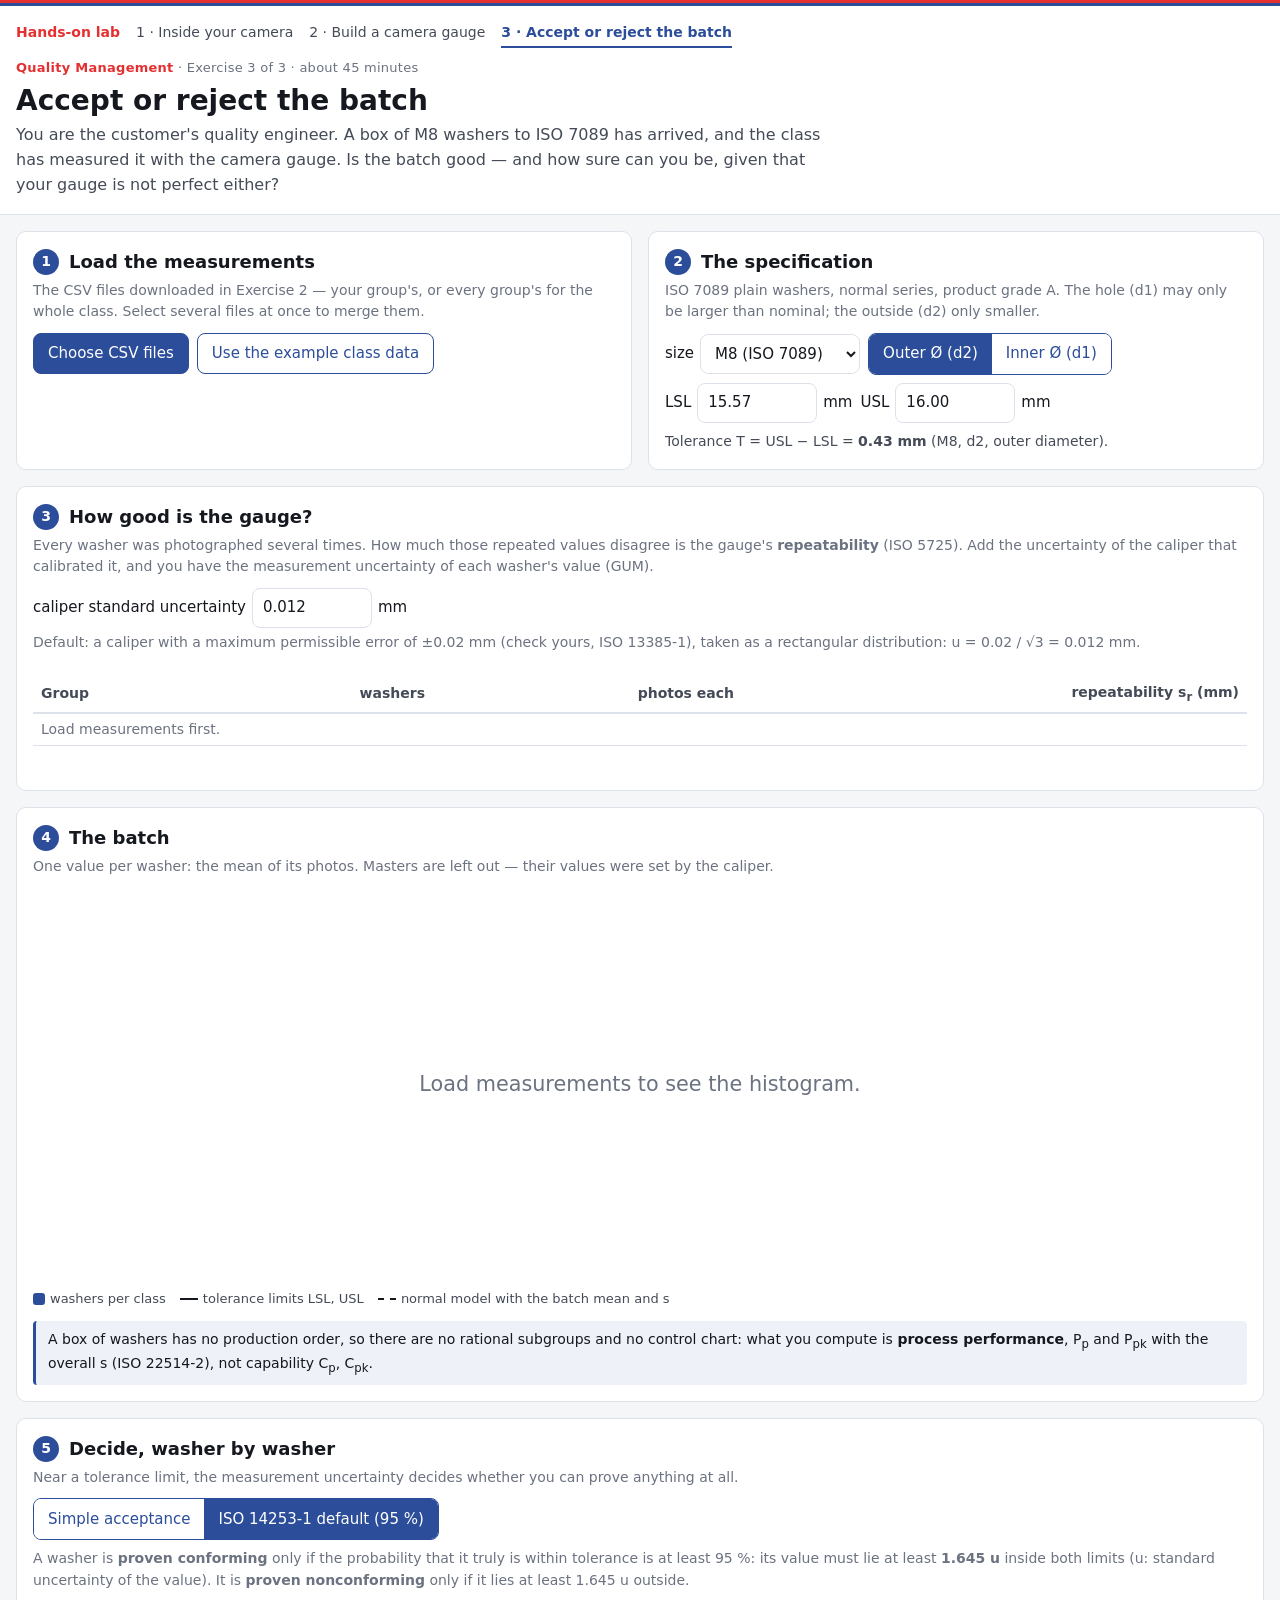
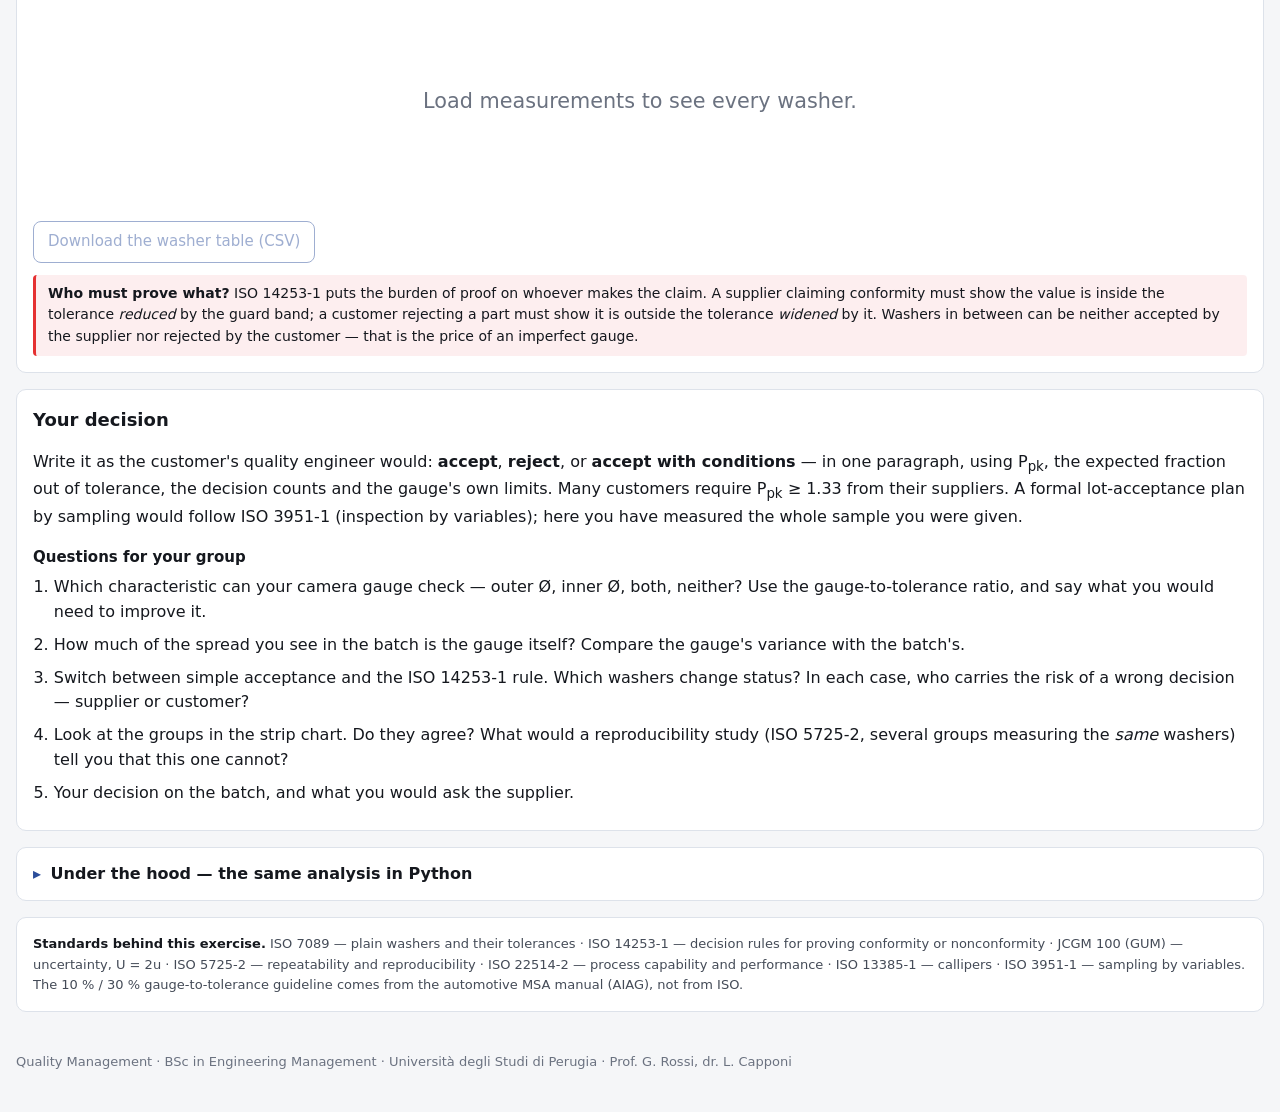
==== materials/quality-management/lab/batch.html @ 6c91ad79 "update training" ====
<!DOCTYPE html>
<html lang="en">
<head>
<meta charset="utf-8">
<meta name="viewport" content="width=device-width, initial-scale=1">
<title>Accept or reject the batch — Quality Management lab</title>
<meta name="description" content="Use the class's camera measurements to decide whether a batch of ISO 7089 washers is acceptable — and how sure you can be.">
<link rel="stylesheet" href="lab.css">
</head>
<body>

<header class="top">
  <div class="rules"></div>
  <div class="top-in">
    <nav class="nav" aria-label="Lab exercises">
      <a class="home" href="index.html">Hands-on lab</a>
      <a href="camera.html">1 · Inside your camera</a>
      <a href="gauge.html">2 · Build a camera gauge</a>
      <a href="batch.html" aria-current="page">3 · Accept or reject the batch</a>
    </nav>
    <div class="crumbs"><b>Quality Management</b> · Exercise 3 of 3 · about 45 minutes</div>
    <h1>Accept or reject the batch</h1>
    <p class="lead">You are the customer's quality engineer. A box of M8 washers to ISO 7089 has arrived, and the class has measured it with the camera gauge. Is the batch good — and how sure can you be, given that your gauge is not perfect either?</p>
  </div>
</header>

<main>
  <div class="two">
    <div class="card">
      <h2><span class="step-n">1</span>Load the measurements</h2>
      <p class="hint">The CSV files downloaded in Exercise 2 — your group's, or every group's for the whole class. Select several files at once to merge them.</p>
      <div class="row">
        <label class="btn" for="file">Choose CSV files</label>
        <input type="file" id="file" accept=".csv,text/csv" multiple hidden>
        <button class="ghost" id="btnDemo" type="button">Use the example class data</button>
      </div>
      <div class="status" id="loadStatus"></div>
    </div>

    <div class="card">
      <h2><span class="step-n">2</span>The specification</h2>
      <p class="hint">ISO 7089 plain washers, normal series, product grade A. The hole (d1) may only be larger than nominal; the outside (d2) only smaller.</p>
      <div class="row">
        <label class="inline">size <select id="size"></select></label>
        <div class="seg" role="group" aria-label="Characteristic">
          <button type="button" id="cOD" aria-pressed="true">Outer Ø (d2)</button>
          <button type="button" id="cID" aria-pressed="false">Inner Ø (d1)</button>
        </div>
      </div>
      <div class="row" style="margin-top:8px">
        <label class="inline">LSL <input type="number" id="lsl" step="0.01"> mm</label>
        <label class="inline">USL <input type="number" id="usl" step="0.01"> mm</label>
      </div>
      <div class="status" id="specStatus"></div>
    </div>
  </div>

  <div class="card">
    <h2><span class="step-n">3</span>How good is the gauge?</h2>
    <p class="hint">Every washer was photographed several times. How much those repeated values disagree is the gauge's <b>repeatability</b> (ISO 5725). Add the uncertainty of the caliper that calibrated it, and you have the measurement uncertainty of each washer's value (GUM).</p>
    <div class="row">
      <label class="inline">caliper standard uncertainty <input type="number" id="ucal" step="0.001" min="0" value="0.012"> mm</label>
    </div>
    <p class="hint">Default: a caliper with a maximum permissible error of ±0.02 mm (check yours, ISO 13385-1), taken as a rectangular distribution: u = 0.02 / √3 = 0.012 mm.</p>
    <div class="figs" id="gaugeFigs"></div>
    <div class="tbl-wrap" style="margin-top:12px">
      <table>
        <thead><tr><th>Group</th><th class="num">washers</th><th class="num">photos each</th><th class="num">repeatability s<sub>r</sub> (mm)</th></tr></thead>
        <tbody id="groupBody"><tr><td colspan="4" class="hint">Load measurements first.</td></tr></tbody>
      </table>
    </div>
    <div class="status" id="gaugeStatus"></div>
  </div>

  <div class="card">
    <h2><span class="step-n">4</span>The batch</h2>
    <p class="hint">One value per washer: the mean of its photos. Masters are left out — their values were set by the caliper.</p>
    <div class="figs" id="batchFigs"></div>
    <div class="chart" id="histBox" style="margin-top:12px">
      <svg id="histSvg" viewBox="0 0 760 240" role="img" aria-label="Histogram of washer diameters with the tolerance limits"></svg>
      <div class="tip" id="histTip"></div>
    </div>
    <div class="legend">
      <span><span class="sw" style="background:var(--blue)"></span>washers per class</span>
      <span><span class="ln"></span>tolerance limits LSL, USL</span>
      <span><span class="ln dash"></span>normal model with the batch mean and s</span>
    </div>
    <div class="note">A box of washers has no production order, so there are no rational subgroups and no control chart: what you compute is <b>process performance</b>, P<sub>p</sub> and P<sub>pk</sub> with the overall s (ISO 22514-2), not capability C<sub>p</sub>, C<sub>pk</sub>.</div>
  </div>

  <div class="card">
    <h2><span class="step-n">5</span>Decide, washer by washer</h2>
    <p class="hint">Near a tolerance limit, the measurement uncertainty decides whether you can prove anything at all.</p>
    <div class="seg" role="group" aria-label="Decision rule">
      <button type="button" id="rSimple" aria-pressed="false">Simple acceptance</button>
      <button type="button" id="rISO" aria-pressed="true">ISO 14253-1 default (95 %)</button>
    </div>
    <p class="hint" id="ruleText" style="margin-top:8px"></p>
    <div class="row" id="pills" style="margin-top:4px"></div>
    <div class="chart" id="stripBox" style="margin-top:10px">
      <svg id="stripSvg" viewBox="0 0 760 260" role="img" aria-label="Every washer by group, against the tolerance and acceptance limits"></svg>
      <div class="tip" id="stripTip"></div>
    </div>
    <div class="legend" id="stripLegend"></div>
    <div class="row" style="margin-top:12px">
      <button class="ghost" id="btnCSV" type="button" disabled>Download the washer table (CSV)</button>
    </div>
    <div class="why"><b>Who must prove what?</b> ISO 14253-1 puts the burden of proof on whoever makes the claim. A supplier claiming conformity must show the value is inside the tolerance <i>reduced</i> by the guard band; a customer rejecting a part must show it is outside the tolerance <i>widened</i> by it. Washers in between can be neither accepted by the supplier nor rejected by the customer — that is the price of an imperfect gauge.</div>
  </div>

  <div class="card">
    <h2>Your decision</h2>
    <p>Write it as the customer's quality engineer would: <b>accept</b>, <b>reject</b>, or <b>accept with conditions</b> — in one paragraph, using P<sub>pk</sub>, the expected fraction out of tolerance, the decision counts and the gauge's own limits. Many customers require P<sub>pk</sub> ≥ 1.33 from their suppliers. A formal lot-acceptance plan by sampling would follow ISO 3951-1 (inspection by variables); here you have measured the whole sample you were given.</p>
    <h3>Questions for your group</h3>
    <ol class="q">
      <li>Which characteristic can your camera gauge check — outer Ø, inner Ø, both, neither? Use the gauge-to-tolerance ratio, and say what you would need to improve it.</li>
      <li>How much of the spread you see in the batch is the gauge itself? Compare the gauge's variance with the batch's.</li>
      <li>Switch between simple acceptance and the ISO 14253-1 rule. Which washers change status? In each case, who carries the risk of a wrong decision — supplier or customer?</li>
      <li>Look at the groups in the strip chart. Do they agree? What would a reproducibility study (ISO 5725-2, several groups measuring the <i>same</i> washers) tell you that this one cannot?</li>
      <li>Your decision on the batch, and what you would ask the supplier.</li>
    </ol>
  </div>

  <details>
    <summary>Under the hood — the same analysis in Python</summary>
    <div class="in">
      <p class="hint" style="margin-top:0">For the curious: the notebook does this analysis with pandas, step by step, on the example data or on your class's CSV files. It runs on Google Colab — nothing to install (a free Google account is needed).</p>
      <p><a class="btn" href="https://colab.research.google.com/github/LolloCappo/student-hub/blob/main/materials/quality-management/lab/notebooks/3-accept-or-reject.ipynb" target="_blank" rel="noopener">Open the notebook in Colab</a></p>
<pre id="pyCode">import numpy as np, pandas as pd
from scipy.stats import norm

df = pd.read_csv("example-class.csv")
df = df[df.master.astype(str).str.lower() != "true"]                  # masters were set by the caliper
by = df.groupby(["group", "part"]).od_mm                              # one washer = group + part name

s_r = np.sqrt((by.var() * (by.count() - 1)).sum() / (by.count() - 1).sum())   # pooled repeatability
u   = np.sqrt(s_r**2 / by.count().median() + 0.012**2)                # + caliper; for a mean of n photos
x   = by.mean()                                                       # one value per washer

LSL, USL = 15.57, 16.00                                               # ISO 7089, M8, outer diameter
m, s = x.mean(), x.std()
print(f"6u/T = {6 * u / (USL - LSL):.0%}   Pp = {(USL - LSL) / (6 * s):.2f}   Ppk = {min(USL - m, m - LSL) / (3 * s):.2f}")
print(f"expected out of tolerance: {1e6 * (norm.cdf(LSL, m, s) + norm.sf(USL, m, s)):.0f} ppm")

g = 1.645 * u                                                         # ISO 14253-1: 95 % conformance probability
status = np.where((x >= LSL + g) & (x <= USL - g), "conforming",
         np.where((x < LSL - g) | (x > USL + g), "nonconforming", "cannot decide"))
print(pd.Series(status).value_counts())</pre>
      <button class="ghost" id="btnCopy" type="button">Copy code</button>
    </div>
  </details>

  <div class="card std">
    <b>Standards behind this exercise.</b> ISO 7089 — plain washers and their tolerances ·
    ISO 14253-1 — decision rules for proving conformity or nonconformity ·
    JCGM 100 (GUM) — uncertainty, U = 2u ·
    ISO 5725-2 — repeatability and reproducibility ·
    ISO 22514-2 — process capability and performance ·
    ISO 13385-1 — callipers · ISO 3951-1 — sampling by variables.
    The 10 % / 30 % gauge-to-tolerance guideline comes from the automotive MSA manual (AIAG), not from ISO.
  </div>
</main>

<footer>Quality Management · BSc in Engineering Management · Università degli Studi di Perugia · Prof. G. Rossi, dr. L. Capponi</footer>

<script>
'use strict';
const $ = (s) => document.querySelector(s);

/* ISO 7089, product grade A: d1 (hole) and d2 (outside), limits in mm */
const ISO7089 = {
  M5: { d1: [5.30, 5.48], d2: [9.64, 10.00] },
  M6: { d1: [6.40, 6.62], d2: [11.57, 12.00] },
  M8: { d1: [8.40, 8.62], d2: [15.57, 16.00] },
  M10: { d1: [10.50, 10.77], d2: [19.48, 20.00] },
  M12: { d1: [13.00, 13.27], d2: [23.48, 24.00] },
};
const st = { rows: [], files: [], size: 'M8', ch: 'od', lsl: null, usl: null, rule: 'iso', res: null };

/* ---------------- CSV ---------------- */
function parseCSV(text) {
  const out = []; let row = [], cell = '', q = false;
  for (let i = 0; i < text.length; i++) {
    const c = text[i];
    if (q) { if (c === '"') { if (text[i + 1] === '"') { cell += '"'; i++; } else q = false; } else cell += c; }
    else if (c === '"') q = true;
    else if (c === ',') { row.push(cell); cell = ''; }
    else if (c === '\n' || c === '\r') { if (c === '\r' && text[i + 1] === '\n') i++; row.push(cell); cell = ''; if (row.some(v => v !== '')) out.push(row); row = []; }
    else cell += c;
  }
  row.push(cell); if (row.some(v => v !== '')) out.push(row);
  if (!out.length) return [];
  const head = out[0].map(h => h.trim().toLowerCase());
  return out.slice(1).map(r => Object.fromEntries(head.map((h, i) => [h, (r[i] || '').trim()])));
}

function addCSV(text, fname) {
  const recs = parseCSV(text);
  if (!recs.length || !('od_mm' in recs[0]) || !('part' in recs[0])) return `${fname}: not a gauge CSV (needs columns part, od_mm, id_mm).`;
  const stem = fname.replace(/\.csv$/i, '');
  for (const r of recs) {
    const od = parseFloat(r.od_mm), id = parseFloat(r.id_mm);
    if (isNaN(od) && isNaN(id)) continue;
    st.rows.push({ group: r.group || stem, part: r.part, od: isNaN(od) ? null : od, id: isNaN(id) ? null : id, master: /^true$/i.test(r.master || '') });
  }
  return null;
}

$('#file').addEventListener('change', async (e) => {
  const files = [...(e.target.files || [])]; if (!files.length) return;
  st.rows = []; const errs = [];
  for (const f of files) { const err = addCSV(await f.text(), f.name); if (err) errs.push(err); }
  st.files = files.map(f => f.name);
  e.target.value = '';
  afterLoad(errs);
});
$('#btnDemo').addEventListener('click', () => {
  const go = () => { st.rows = []; addCSV(window.EXAMPLE_CLASS_CSV, 'example-class.csv'); st.files = ['example class data']; afterLoad([]); };
  if (window.EXAMPLE_CLASS_CSV) return go();
  const s = document.createElement('script'); s.src = 'data/example-class.js'; s.onload = go;
  s.onerror = () => setStatus('#loadStatus', 'The example data could not be loaded.', true);
  document.head.appendChild(s);
});
function afterLoad(errs) {
  const groups = new Set(st.rows.map(r => r.group));
  const washers = new Set(st.rows.filter(r => !r.master).map(r => r.group + '/' + r.part));
  setStatus('#loadStatus', (errs.length ? errs.join(' ') + ' ' : '') +
    `<b>${st.rows.length} measurements</b> · ${groups.size} group${groups.size === 1 ? '' : 's'} · ${washers.size} washers (masters excluded).`, errs.length > 0, true);
  $('#btnCSV').disabled = !washers.size;
  analyse();
}

/* ---------------- specification ---------------- */
const sizeSel = $('#size');
sizeSel.innerHTML = Object.keys(ISO7089).map(k => `<option value="${k}" ${k === 'M8' ? 'selected' : ''}>${k} (ISO 7089)</option>`).join('') + '<option value="custom">custom</option>';
sizeSel.addEventListener('change', () => { st.size = sizeSel.value; setSpec(); });
$('#cOD').addEventListener('click', () => { st.ch = 'od'; press('#cOD', '#cID'); setSpec(); });
$('#cID').addEventListener('click', () => { st.ch = 'id'; press('#cID', '#cOD'); setSpec(); });
$('#lsl').addEventListener('input', () => { sizeSel.value = 'custom'; st.size = 'custom'; readSpec(); analyse(); });
$('#usl').addEventListener('input', () => { sizeSel.value = 'custom'; st.size = 'custom'; readSpec(); analyse(); });
$('#ucal').addEventListener('input', analyse);
function press(on, off) { $(on).setAttribute('aria-pressed', 'true'); $(off).setAttribute('aria-pressed', 'false'); }
function setSpec() {
  if (st.size !== 'custom') {
    const [l, u] = ISO7089[st.size][st.ch === 'od' ? 'd2' : 'd1'];
    $('#lsl').value = l.toFixed(2); $('#usl').value = u.toFixed(2);
  }
  readSpec(); analyse();
}
function readSpec() {
  st.lsl = parseFloat($('#lsl').value); st.usl = parseFloat($('#usl').value);
  const ok = st.usl > st.lsl;
  setStatus('#specStatus', ok ? `Tolerance T = USL − LSL = <b>${(st.usl - st.lsl).toFixed(2)} mm</b>` + (st.size !== 'custom' ? ` (${st.size}, ${st.ch === 'od' ? 'd2, outer' : 'd1, inner'} diameter).` : '.') : 'USL must be larger than LSL.', !ok, true);
}

/* ---------------- statistics ---------------- */
function mean(a) { return a.reduce((s, v) => s + v, 0) / a.length; }
function variance(a) { const m = mean(a); return a.reduce((s, v) => s + (v - m) ** 2, 0) / (a.length - 1); }
function median(a) { const b = [...a].sort((x, y) => x - y); return b.length % 2 ? b[b.length >> 1] : (b[b.length / 2 - 1] + b[b.length / 2]) / 2; }
function erf(x) { // Abramowitz & Stegun 7.1.26, |error| < 1.5e-7
  const s = Math.sign(x); x = Math.abs(x);
  const t = 1 / (1 + 0.3275911 * x);
  return s * (1 - (((((1.061405429 * t - 1.453152027) * t) + 1.421413741) * t - 0.284496736) * t + 0.254829592) * t * Math.exp(-x * x));
}
const Phi = (z) => 0.5 * (1 + erf(z / Math.SQRT2));

function analyse() {
  if (!st.rows.length || !(st.usl > st.lsl)) { st.res = null; drawAll(); return; }
  const key = st.ch, ucal = Math.max(0, parseFloat($('#ucal').value) || 0);
  const W = new Map();
  for (const r of st.rows) {
    if (r.master || r[key] == null) continue;
    const k = r.group + '/' + r.part;
    if (!W.has(k)) W.set(k, { group: r.group, part: r.part, vals: [] });
    W.get(k).vals.push(r[key]);
  }
  const washers = [...W.values()];
  if (!washers.length) { st.res = null; drawAll(); return; }
  // pooled repeatability, overall and per group
  const pool = (list) => { let num = 0, den = 0; for (const w of list) if (w.vals.length > 1) { num += variance(w.vals) * (w.vals.length - 1); den += w.vals.length - 1; } return den ? { s: Math.sqrt(num / den), dof: den } : null; };
  const rep = pool(washers);
  const nTyp = median(washers.map(w => w.vals.length));
  const groups = [...new Set(washers.map(w => w.group))].sort((a, b) => a.localeCompare(b, 'en', { numeric: true }));
  const perGroup = groups.map(g => { const l = washers.filter(w => w.group === g); return { g, n: l.length, photos: median(l.map(w => w.vals.length)), rep: pool(l) }; });
  const uRep = rep ? rep.s / Math.sqrt(nTyp) : null;
  const u = uRep != null ? Math.sqrt(uRep ** 2 + ucal ** 2) : null;
  // batch
  for (const w of washers) w.x = mean(w.vals);
  const xs = washers.map(w => w.x), n = xs.length, m = mean(xs), s = n > 1 ? Math.sqrt(variance(xs)) : null;
  const T = st.usl - st.lsl;
  const pp = s ? T / (6 * s) : null, ppk = s ? Math.min(st.usl - m, m - st.lsl) / (3 * s) : null;
  const pOut = s ? Phi((st.lsl - m) / s) + (1 - Phi((st.usl - m) / s)) : null;
  // decisions
  const g = st.rule === 'iso' && u != null ? 1.645 * u : 0;
  for (const w of washers) {
    if (w.x >= st.lsl + g && w.x <= st.usl - g) w.status = 'ok';
    else if (w.x < st.lsl - g || w.x > st.usl + g) w.status = 'bad';
    else w.status = 'warn';
  }
  st.res = { washers, groups, perGroup, rep, nTyp, uRep, ucal, u, U: u != null ? 2 * u : null, g, m, s, n, pp, ppk, pOut, T,
             gaugeShare: s && uRep ? uRep ** 2 / s ** 2 : null };
  drawAll();
}

/* ---------------- drawing ---------------- */
const fmt = (v, d) => v == null || isNaN(v) ? '—' : v.toFixed(d);
const fig = (k, v, s) => `<div class="fig"><div class="k">${k}</div><div class="v">${v}</div><div class="s">${s}</div></div>`;
const STATUS = { ok: { word: 'conforming', sym: '✓', cls: 'ok' }, warn: { word: 'cannot be decided', sym: '?', cls: 'warn' }, bad: { word: 'nonconforming', sym: '✕', cls: 'bad' } };

function drawAll() {
  const r = st.res;
  $('#ruleText').innerHTML = st.rule === 'iso'
    ? `A washer is <b>proven conforming</b> only if the probability that it truly is within tolerance is at least 95 %: its value must lie at least <b>1.645 u</b> inside both limits (u: standard uncertainty of the value). It is <b>proven nonconforming</b> only if it lies at least 1.645 u outside.`
    : `Every measured value inside the tolerance is accepted, everything outside rejected — as if the gauge were perfect. Simple, and common in practice; the risk of a wrong decision is simply not stated.`;
  if (!r) {
    $('#gaugeFigs').innerHTML = $('#batchFigs').innerHTML = $('#pills').innerHTML = $('#stripLegend').innerHTML = '';
    $('#groupBody').innerHTML = '<tr><td colspan="4" class="hint">Load measurements first.</td></tr>';
    setStatus('#gaugeStatus', ''); drawHist(); drawStrip(); return;
  }
  // gauge
  const ratio = r.u != null ? 6 * r.u / r.T : null;
  const verdict = ratio == null ? '' : ratio <= 0.10 ? 'good enough for this tolerance' : ratio <= 0.30 ? 'marginal for this tolerance' : 'not good enough for this tolerance';
  $('#gaugeFigs').innerHTML =
    fig('Repeatability s<sub>r</sub>', fmt(r.rep && r.rep.s * 1000, 1) + ' µm', `one photo · ${r.rep ? r.rep.dof : 0} degrees of freedom`) +
    fig('Photos per washer', fmt(r.nTyp, 0), `the mean of ${fmt(r.nTyp, 0)} photos: s<sub>r</sub>/√${fmt(r.nTyp, 0)} = ${fmt(r.uRep && r.uRep * 1000, 1)} µm`) +
    fig('Uncertainty u', fmt(r.u && r.u * 1000, 1) + ' µm', `√(${fmt(r.uRep && r.uRep * 1000, 1)}² + ${fmt(r.ucal * 1000, 1)}²) µm, repeatability and caliper`) +
    fig('Expanded U = 2u', fmt(r.U && r.U * 1000, 0) + ' µm', 'about 95 % coverage (GUM, k = 2)') +
    fig('Gauge-to-tolerance 6u/T', fmt(ratio && ratio * 100, 0) + ' %', verdict);
  $('#groupBody').innerHTML = r.perGroup.map(p => `<tr><td>${esc(p.g)}</td><td class="num">${p.n}</td><td class="num">${fmt(p.photos, 0)}</td><td class="num">${p.rep ? fmt(p.rep.s, 4) : '— (one photo only)'}</td></tr>`).join('');
  setStatus('#gaugeStatus', r.rep ? `Guideline (AIAG MSA): 6u/T up to 10 % good, 10–30 % marginal, above 30 % not adequate. Here: <b>${verdict}</b>.` : 'Each washer needs at least two photos to estimate repeatability.', !r.rep || ratio > 0.3, true);
  // batch
  $('#batchFigs').innerHTML =
    fig('Washers', r.n, `${r.groups.length} group${r.groups.length === 1 ? '' : 's'}`) +
    fig('Mean', fmt(r.m, 3) + ' mm', `nominal limits ${fmt(st.lsl, 2)}–${fmt(st.usl, 2)}`) +
    fig('Standard deviation s', fmt(r.s && r.s * 1000, 1) + ' µm', r.gaugeShare != null ? `${fmt(r.gaugeShare * 100, 0)} % of its variance is the gauge` : 'between washers') +
    fig('P<sub>p</sub>', fmt(r.pp, 2), 'tolerance / 6s') +
    fig('P<sub>pk</sub>', fmt(r.ppk, 2), 'distance to nearest limit / 3s') +
    fig('Expected out of tolerance', r.pOut == null ? '—' : r.pOut * 1e6 < 1 ? '< 1 ppm' : fmt(r.pOut * 1e6, 0) + ' ppm', 'normal model, both tails');
  // decision pills
  const cnt = { ok: 0, warn: 0, bad: 0 }; r.washers.forEach(w => cnt[w.status]++);
  $('#pills').innerHTML = ['ok', 'warn', 'bad'].map(k => `<span class="pill ${STATUS[k].cls}">${STATUS[k].sym} ${cnt[k]} ${STATUS[k].word}</span>`).join('') +
    (st.rule === 'iso' && r.u != null ? `<span class="hint" style="margin:0">guard band g = 1.645 u = ${fmt(r.g * 1000, 0)} µm on each side</span>` : '');
  $('#stripLegend').innerHTML = ['ok', 'warn', 'bad'].map(k => `<span><span class="st-${k}" style="font-weight:700">${STATUS[k].sym}</span> ${STATUS[k].word}</span>`).join('') +
    `<span><span class="ln"></span>tolerance limits</span>` + (st.rule === 'iso' ? `<span><span class="sw" style="background:var(--warn-weak);border:1px solid #e9c48a"></span>guard band</span>` : '');
  drawHist(); drawStrip();
}

function axis(lo, hi, x0, x1) {
  const span = hi - lo, raw = span / 6, p = 10 ** Math.floor(Math.log10(raw));
  const step = [1, 2, 2.5, 5, 10].map(f => f * p).find(v => v >= raw);
  const ticks = []; for (let v = Math.ceil(lo / step) * step; v <= hi + 1e-9; v += step) ticks.push(+v.toFixed(6));
  return { X: (v) => x0 + (v - lo) / (hi - lo) * (x1 - x0), ticks, dec: Math.max(0, -Math.floor(Math.log10(step) + 1e-9)) };
}
function range(r) {
  const vals = r.washers.map(w => w.x).concat([st.lsl, st.usl]);
  const lo = Math.min(...vals), hi = Math.max(...vals), pad = (hi - lo) * 0.08;
  return [lo - pad, hi + pad];
}

function drawHist() {
  const svg = $('#histSvg'), r = st.res, Wd = 760, Hd = 240, L = 40, R = 16, T = 18, B = 36;
  if (!r) { svg.innerHTML = `<text x="${Wd / 2}" y="${Hd / 2}" text-anchor="middle" font-size="13" fill="#6b7280">Load measurements to see the histogram.</text>`; return; }
  const [lo, hi] = range(r), ax = axis(lo, hi, L, Wd - R);
  const k = Math.max(5, Math.min(20, Math.round(Math.sqrt(r.n)))), bw = (hi - lo) / k;
  const counts = new Array(k).fill(0); r.washers.forEach(w => counts[Math.min(k - 1, Math.floor((w.x - lo) / bw))]++);
  const peak = r.s ? r.n * bw / (r.s * Math.sqrt(2 * Math.PI)) : 0;     // top of the normal model
  const cmax = Math.max(...counts, 1), ymax = Math.max(cmax, peak) * 1.05, Y = (c) => Hd - B - c / ymax * (Hd - T - B);
  let s = '';
  for (let c = 0; c <= ymax; c += Math.max(1, Math.ceil(ymax / 4))) s +=`<line x1="${L}" x2="${Wd - R}" y1="${Y(c)}" y2="${Y(c)}" stroke="#eceff4"/><text x="${L - 6}" y="${Y(c) + 4}" font-size="11" text-anchor="end" fill="#6b7280">${c}</text>`;
  ax.ticks.forEach(v => s += `<text x="${ax.X(v)}" y="${Hd - B + 16}" font-size="11" text-anchor="middle" fill="#6b7280">${v.toFixed(ax.dec)}</text>`);
  s += `<text x="${(L + Wd - R) / 2}" y="${Hd - 4}" font-size="12" text-anchor="middle" fill="#444b57">${st.ch === 'od' ? 'outer' : 'inner'} diameter (mm), mean of the photos of each washer</text>`;
  counts.forEach((c, i) => {
    if (!c) return;
    const x = ax.X(lo + i * bw) + 1, w = ax.X(lo + (i + 1) * bw) - ax.X(lo + i * bw) - 2, y = Y(c), h = Hd - B - y;
    s += `<path d="M${x} ${Hd - B}V${y + 3}q0 -3 3 -3h${w - 6}q3 0 3 3V${Hd - B}Z" fill="#2B4D9A"/>`;
    s += `<rect class="hit" data-i="${i}" x="${x}" y="${T}" width="${w}" height="${Hd - B - T}" fill="transparent"/>`;
  });
  if (r.s) { // normal model scaled to the counts
    let d = ''; for (let j = 0; j <= 120; j++) { const v = lo + (hi - lo) * j / 120, f = r.n * bw * Math.exp(-0.5 * ((v - r.m) / r.s) ** 2) / (r.s * Math.sqrt(2 * Math.PI)); d += (j ? 'L' : 'M') + ax.X(v).toFixed(1) + ' ' + Math.max(T, Y(f)).toFixed(1); }
    s += `<path d="${d}" fill="none" stroke="#15181e" stroke-width="1.5" stroke-dasharray="5 4"/>`;
  }
  for (const [v, lab] of [[st.lsl, 'LSL'], [st.usl, 'USL']]) s += `<line x1="${ax.X(v)}" x2="${ax.X(v)}" y1="${T - 6}" y2="${Hd - B}" stroke="#15181e" stroke-width="2"/><text x="${ax.X(v)}" y="${T - 9}" font-size="12" font-weight="700" text-anchor="middle" fill="#15181e">${lab} ${v.toFixed(2)}</text>`;
  s += `<line x1="${L}" x2="${Wd - R}" y1="${Hd - B}" y2="${Hd - B}" stroke="#9aa3b2"/>`;
  svg.innerHTML = s;
  const tip = $('#histTip');
  svg.querySelectorAll('.hit').forEach(h => {
    h.addEventListener('mouseenter', () => {
      const i = +h.dataset.i, rr = svg.getBoundingClientRect();
      tip.style.display = 'block'; tip.style.left = ((+h.getAttribute('x') + +h.getAttribute('width') / 2) * rr.width / Wd) + 'px'; tip.style.top = (Y(counts[i]) * rr.height / Hd) + 'px';
      tip.textContent = `${(lo + i * bw).toFixed(3)}–${(lo + (i + 1) * bw).toFixed(3)} mm: ${counts[i]} washer${counts[i] === 1 ? '' : 's'}`;
    });
    h.addEventListener('mouseleave', () => { tip.style.display = 'none'; });
  });
}

function drawStrip() {
  const svg = $('#stripSvg'), r = st.res, Wd = 760, L = 54, R = 16, T = 22, B = 34;
  if (!r) { svg.setAttribute('viewBox', `0 0 ${Wd} 120`); svg.innerHTML = `<text x="${Wd / 2}" y="60" text-anchor="middle" font-size="13" fill="#6b7280">Load measurements to see every washer.</text>`; return; }
  const lane = 30, Hd = T + B + lane * r.groups.length; svg.setAttribute('viewBox', `0 0 ${Wd} ${Hd}`);
  const [lo, hi] = range(r), ax = axis(lo, hi, L, Wd - R);
  let s = '';
  if (st.rule === 'iso' && r.g > 0) {
    for (const [a, b] of [[st.lsl - r.g, st.lsl + r.g], [st.usl - r.g, st.usl + r.g]]) {
      const x0 = Math.max(L, ax.X(a)), x1 = Math.min(Wd - R, ax.X(b));
      if (x1 > x0) s += `<rect x="${x0}" y="${T}" width="${x1 - x0}" height="${Hd - T - B}" fill="#fff3df"/>`;
    }
  }
  r.groups.forEach((g, i) => { const y = T + lane * (i + 0.5); s += `<line x1="${L}" x2="${Wd - R}" y1="${y}" y2="${y}" stroke="#eceff4"/><text x="${L - 8}" y="${y + 4}" font-size="12" text-anchor="end" fill="#444b57">${esc(g)}</text>`; });
  ax.ticks.forEach(v => s += `<text x="${ax.X(v)}" y="${Hd - B + 16}" font-size="11" text-anchor="middle" fill="#6b7280">${v.toFixed(ax.dec)}</text>`);
  s += `<text x="${(L + Wd - R) / 2}" y="${Hd - 4}" font-size="12" text-anchor="middle" fill="#444b57">${st.ch === 'od' ? 'outer' : 'inner'} diameter (mm)</text>`;
  for (const [v, lab] of [[st.lsl, 'LSL'], [st.usl, 'USL']]) s += `<line x1="${ax.X(v)}" x2="${ax.X(v)}" y1="${T - 4}" y2="${Hd - B}" stroke="#15181e" stroke-width="2"/><text x="${ax.X(v)}" y="${T - 8}" font-size="12" font-weight="700" text-anchor="middle" fill="#15181e">${lab}</text>`;
  const col = { ok: '#1f7a3a', warn: '#a15c00', bad: '#b42318' };
  r.washers.forEach((w, j) => {
    const gi = r.groups.indexOf(w.group), x = ax.X(w.x);
    const y = T + lane * (gi + 0.5) + ((j * 7919) % 11 - 5) * 1.1;        // small fixed jitter against overlap
    if (w.status === 'ok') s += `<circle cx="${x}" cy="${y}" r="5" fill="${col.ok}" stroke="#fff" stroke-width="1.5"/>`;
    else if (w.status === 'warn') s += `<path d="M${x} ${y - 7}L${x + 7} ${y}L${x} ${y + 7}L${x - 7} ${y}Z" fill="${col.warn}" stroke="#fff" stroke-width="1.5"/>`;
    else s += `<path d="M${x - 6} ${y - 6}L${x + 6} ${y + 6}M${x + 6} ${y - 6}L${x - 6} ${y + 6}" stroke="${col.bad}" stroke-width="3" stroke-linecap="round"/>`;
    s += `<circle class="hit" data-j="${j}" cx="${x}" cy="${y}" r="10" fill="transparent"/>`;
  });
  svg.innerHTML = s;
  const tip = $('#stripTip');
  svg.querySelectorAll('.hit').forEach(h => {
    h.addEventListener('mouseenter', () => {
      const w = r.washers[+h.dataset.j], rr = svg.getBoundingClientRect();
      tip.style.display = 'block'; tip.style.left = (+h.getAttribute('cx') * rr.width / Wd) + 'px'; tip.style.top = (+h.getAttribute('cy') * rr.height / Hd) + 'px';
      tip.textContent = `${w.group} · washer ${w.part}: ${w.x.toFixed(3)} mm (${w.vals.length} photo${w.vals.length === 1 ? '' : 's'}) — ${STATUS[w.status].word}`;
    });
    h.addEventListener('mouseleave', () => { tip.style.display = 'none'; });
  });
}

/* ---------------- rule, export, misc ---------------- */
$('#rSimple').addEventListener('click', () => { st.rule = 'simple'; press('#rSimple', '#rISO'); analyse(); });
$('#rISO').addEventListener('click', () => { st.rule = 'iso'; press('#rISO', '#rSimple'); analyse(); });
$('#btnCSV').addEventListener('click', () => {
  const r = st.res; if (!r) return;
  const lines = ['group,part,photos,value_mm,characteristic,status,rule,LSL,USL,u_mm,guard_band_mm'];
  r.washers.forEach(w => lines.push([w.group, w.part, w.vals.length, w.x.toFixed(4), st.ch === 'od' ? 'outer' : 'inner', STATUS[w.status].word, st.rule === 'iso' ? 'ISO 14253-1 95%' : 'simple', st.lsl, st.usl, r.u != null ? r.u.toFixed(4) : '', r.g.toFixed(4)].map(v => /[",]/.test(String(v)) ? `"${String(v).replace(/"/g, '""')}"` : v).join(',')));
  const a = document.createElement('a'); a.href = URL.createObjectURL(new Blob([lines.join('\n')], { type: 'text/csv' }));
  a.download = `batch-decision-${st.ch}.csv`; a.click(); setTimeout(() => URL.revokeObjectURL(a.href), 1000);
});
$('#btnCopy').addEventListener('click', async () => {
  try { await navigator.clipboard.writeText($('#pyCode').textContent); $('#btnCopy').textContent = 'Copied'; }
  catch (e) { $('#btnCopy').textContent = 'Select the code and copy it'; }
  setTimeout(() => { $('#btnCopy').textContent = 'Copy code'; }, 1800);
});
function esc(s) { return String(s).replace(/[&<>"]/g, c => ({ '&': '&amp;', '<': '&lt;', '>': '&gt;', '"': '&quot;' }[c])); }
function setStatus(sel, msg, warn, html) { const el = $(sel); el.classList.toggle('warn', !!warn); if (html) el.innerHTML = msg; else el.textContent = msg; }

setSpec();

/* self-test: ?autotest loads the example and reports the key figures for both diameters */
if (/[?&]autotest\b/.test(location.search)) {
  $('#btnDemo').click();
  const wait = setInterval(() => {
    if (!st.res) return; clearInterval(wait);
    const pick = (r) => ({ n: r.n, s_r: +r.rep.s.toFixed(5), u: +r.u.toFixed(5), ratio: +(6 * r.u / r.T).toFixed(3), mean: +r.m.toFixed(4), s: +r.s.toFixed(5), pp: +r.pp.toFixed(3), ppk: +r.ppk.toFixed(3), ppm: Math.round(r.pOut * 1e6), counts: ['ok', 'warn', 'bad'].map(k => r.washers.filter(w => w.status === k).length) });
    const out = { od: pick(st.res) };
    $('#cID').click(); out.id = pick(st.res);
    st.rule = 'simple'; analyse(); out.idSimple = pick(st.res).counts;
    st.rule = 'iso'; analyse();
    const pre = document.createElement('pre'); pre.id = 'AUTOTEST'; pre.textContent = 'AUTOTEST ' + JSON.stringify(out); document.body.appendChild(pre);
  }, 100);
}
</script>
</body>
</html>
---- materials/quality-management/lab/lab.css ----
/* =====================================================================
   Quality Management — hands-on lab. Shared style for every page.
   UniPG red #E53031 and blue #2B4D9A, as in the course slides.
   ===================================================================== */
:root {
  --red: #E53031; --blue: #2B4D9A;
  --ink: #15181e; --ink-2: #444b57; --muted: #6b7280;
  --line: #dde2ea; --bg: #f5f6f8; --card: #ffffff;
  --blue-weak: rgba(43, 77, 154, 0.08); --red-weak: rgba(229, 48, 49, 0.08);
  /* status: reserved for conformity decisions, always shown with a symbol and a word */
  --ok: #1f7a3a; --ok-weak: #e7f4ea; --warn: #a15c00; --warn-weak: #fff3df; --bad: #b42318; --bad-weak: #fde8e6;
  --radius: 10px;
  color-scheme: light;
}
* { box-sizing: border-box; }
html { -webkit-text-size-adjust: 100%; }
body {
  margin: 0; background: var(--bg); color: var(--ink);
  font: 16px/1.55 system-ui, -apple-system, "Segoe UI", Roboto, sans-serif;
}
a { color: var(--blue); }
code, pre, .mono { font-family: ui-monospace, "Cascadia Code", Consolas, monospace; }
code { font-size: 0.92em; background: #eef1f6; padding: 1px 5px; border-radius: 4px; }

/* ---------- header and navigation ---------- */
.top { background: var(--card); border-bottom: 1px solid var(--line); }
.top-in { max-width: 1320px; margin: 0 auto; padding: 14px 16px 16px; }
.rules { height: 3px; background: var(--red); box-shadow: 0 3px 0 var(--blue); margin-bottom: 3px; }
.nav { display: flex; flex-wrap: wrap; gap: 4px 16px; font-size: 14px; margin-bottom: 10px; }
.nav a { text-decoration: none; color: var(--ink-2); padding: 2px 0; border-bottom: 2px solid transparent; }
.nav a:hover { color: var(--blue); }
.nav a[aria-current=page] { color: var(--blue); border-bottom-color: var(--blue); font-weight: 600; }
.nav .home { color: var(--red); font-weight: 700; }
.crumbs { font-size: 13px; color: var(--muted); letter-spacing: 0.02em; }
.crumbs b { color: var(--red); font-weight: 700; }
h1 { font-size: 28px; line-height: 1.2; margin: 6px 0 6px; }
.lead { max-width: 820px; color: var(--ink-2); margin: 0; }

/* ---------- layout ---------- */
main { max-width: 1320px; margin: 0 auto; padding: 16px; }
.grid { display: grid; grid-template-columns: minmax(0, 1.35fr) minmax(0, 1fr); gap: 16px; align-items: start; }
@media (max-width: 980px) { .grid { grid-template-columns: minmax(0, 1fr); } }
.viewer { position: sticky; top: 12px; }
@media (max-width: 980px) { .viewer { position: static; } }
.two { display: grid; grid-template-columns: 1fr 1fr; gap: 16px; }
@media (max-width: 760px) { .two { grid-template-columns: 1fr; } }

.card { background: var(--card); border: 1px solid var(--line); border-radius: var(--radius); padding: 16px; margin-bottom: 16px; }
.card h2 { font-size: 18px; margin: 0 0 4px; display: flex; align-items: center; gap: 10px; }
.card h3 { font-size: 15px; margin: 14px 0 4px; }
.step-n {
  display: inline-flex; width: 26px; height: 26px; border-radius: 50%; flex: none;
  align-items: center; justify-content: center;
  background: var(--blue); color: #fff; font-size: 14px; font-weight: 700;
}
.hint { color: var(--muted); font-size: 14px; margin: 4px 0 10px; }
.why {
  border-left: 3px solid var(--red); background: var(--red-weak);
  padding: 8px 12px; border-radius: 4px; font-size: 14px; margin-top: 12px;
}
.why b { color: var(--ink); }
.note {
  border-left: 3px solid var(--blue); background: var(--blue-weak);
  padding: 8px 12px; border-radius: 4px; font-size: 14px; margin-top: 12px;
}

/* ---------- controls ---------- */
.row { display: flex; flex-wrap: wrap; gap: 8px; align-items: center; }
button, .btn {
  font: inherit; font-size: 15px; border-radius: 8px; padding: 8px 14px; cursor: pointer;
  border: 1px solid var(--blue); background: var(--blue); color: #fff; min-height: 40px;
  text-decoration: none; display: inline-flex; align-items: center; gap: 6px;
}
button.ghost, .btn.ghost { background: #fff; color: var(--blue); }
button:disabled { opacity: 0.45; cursor: not-allowed; }
button.danger { border-color: var(--bad); background: #fff; color: var(--bad); }
input[type=number], input[type=text], select {
  font: inherit; font-size: 15px; padding: 7px 10px; border: 1px solid var(--line);
  border-radius: 8px; min-height: 40px; background: #fff; color: var(--ink);
}
input[type=number] { width: 120px; }
input[type=range] { width: 100%; accent-color: var(--blue); }
label.inline { display: inline-flex; align-items: center; gap: 6px; font-size: 15px; }
.seg { display: inline-flex; flex-wrap: wrap; border: 1px solid var(--blue); border-radius: 8px; overflow: hidden; }
.seg button { border: 0; border-radius: 0; background: #fff; color: var(--blue); }
.seg button[aria-pressed=true] { background: var(--blue); color: #fff; }
.value { font-weight: 700; font-variant-numeric: tabular-nums; }
.status { font-size: 14px; color: var(--ink-2); margin-top: 8px; min-height: 1.4em; }
.status.warn { color: #9a3412; }

/* ---------- viewer ---------- */
.stage {
  position: relative; background: #e9ebef; border-radius: 8px; overflow: hidden;
  min-height: 240px; display: flex; align-items: center; justify-content: center;
}
.stage canvas { display: block; width: 100%; height: auto; cursor: crosshair; touch-action: manipulation; }
.empty { color: var(--muted); padding: 40px 20px; text-align: center; font-size: 15px; }
.toolbar { display: flex; flex-wrap: wrap; gap: 14px; margin: 10px 2px 0; font-size: 14px; color: var(--ink-2); }
.detail { display: grid; grid-template-columns: 220px minmax(0, 1fr); gap: 14px; margin-top: 12px; align-items: start; }
@media (max-width: 520px) { .detail { grid-template-columns: minmax(0, 1fr); } }
.zoombox { width: 220px; height: 220px; border-radius: 8px; background: #e9ebef; image-rendering: pixelated; }
.detail p { margin: 0 0 6px; font-size: 14px; }

/* ---------- charts ---------- */
.chart { position: relative; margin-top: 4px; }
.chart svg { display: block; width: 100%; height: auto; overflow: visible; }
.chart text { font-family: system-ui, -apple-system, "Segoe UI", Roboto, sans-serif; }
.tip {
  position: absolute; pointer-events: none; background: var(--ink); color: #fff;
  font-size: 12px; padding: 4px 8px; border-radius: 5px; white-space: nowrap;
  transform: translate(-50%, -115%); display: none; z-index: 5;
}
.legend { display: flex; gap: 14px; font-size: 13px; color: var(--ink-2); margin-top: 6px; flex-wrap: wrap; }
.sw { display: inline-block; width: 12px; height: 12px; border-radius: 3px; vertical-align: -2px; margin-right: 5px; }
.ln { display: inline-block; width: 18px; height: 0; border-top: 2px solid var(--ink); vertical-align: 3px; margin-right: 5px; }
.ln.dash { border-top-style: dashed; }

/* ---------- tables ---------- */
.tbl-wrap { overflow-x: auto; }
table { border-collapse: collapse; width: 100%; font-size: 14px; font-variant-numeric: tabular-nums; }
th { text-align: left; font-weight: 600; color: var(--ink-2); border-bottom: 2px solid var(--line); padding: 6px 8px; white-space: nowrap; }
td { border-bottom: 1px solid var(--line); padding: 5px 8px; white-space: nowrap; }
td.num, th.num { text-align: right; }
tr.sel td { background: var(--blue-weak); }
tr.master td:first-child { box-shadow: inset 3px 0 0 var(--red); }
tbody.click tr { cursor: pointer; }
td input[type=text] { width: 64px; min-height: 30px; padding: 3px 6px; font-size: 14px; }
.tag { display: inline-block; font-size: 12px; padding: 1px 7px; border-radius: 999px; border: 1px solid; white-space: nowrap; }
.tag.m { color: var(--red); border-color: var(--red); }
.tag.w { color: #9a3412; border-color: #f0b78a; background: #fff7ed; }
.st-ok { color: var(--ok); } .st-warn { color: var(--warn); } .st-bad { color: var(--bad); }
.pill { display: inline-flex; gap: 6px; align-items: center; font-weight: 600; padding: 2px 10px; border-radius: 999px; font-size: 14px; }
.pill.ok { background: var(--ok-weak); color: var(--ok); }
.pill.warn { background: var(--warn-weak); color: var(--warn); }
.pill.bad { background: var(--bad-weak); color: var(--bad); }

/* ---------- key figures ---------- */
.figs { display: grid; grid-template-columns: repeat(auto-fit, minmax(140px, 1fr)); gap: 10px; margin-top: 8px; }
.fig { border: 1px solid var(--line); border-radius: 8px; padding: 8px 10px; }
.fig .k { font-size: 12px; color: var(--muted); }
.fig .v { font-size: 20px; font-weight: 700; font-variant-numeric: tabular-nums; }
.fig .s { font-size: 12px; color: var(--ink-2); }

/* ---------- disclosure, code, lists ---------- */
details { border: 1px solid var(--line); border-radius: var(--radius); background: var(--card); margin-bottom: 16px; }
details > summary { cursor: pointer; padding: 14px 16px; font-weight: 600; list-style: none; }
details > summary::-webkit-details-marker { display: none; }
details > summary::before { content: '▸'; display: inline-block; width: 1.1em; color: var(--blue); }
details[open] > summary::before { content: '▾'; }
details > .in { padding: 0 16px 16px; }
pre {
  background: #0f1420; color: #e6e9ef; padding: 14px; border-radius: 8px; overflow-x: auto;
  font-size: 13px; line-height: 1.5; margin: 8px 0;
}
ol.q { padding-left: 1.3em; margin: 6px 0 0; }
ol.q li { margin-bottom: 8px; }
ul.kit { padding-left: 1.2em; margin: 6px 0; }
.std { font-size: 13px; color: var(--ink-2); }
.std b { color: var(--ink); }

/* ---------- home page ---------- */
.ex-grid { display: grid; grid-template-columns: repeat(3, minmax(0, 1fr)); gap: 16px; }
@media (max-width: 900px) { .ex-grid { grid-template-columns: minmax(0, 1fr); } }
.ex { display: flex; flex-direction: column; }
.ex .num { font-size: 13px; font-weight: 700; color: var(--red); letter-spacing: 0.06em; text-transform: uppercase; }
.ex h2 { font-size: 20px; margin: 4px 0 6px; display: block; }
.ex .q { font-style: italic; color: var(--ink-2); margin: 0 0 10px; }
.ex ul { padding-left: 1.2em; margin: 0 0 12px; font-size: 14px; }
.ex .go { margin-top: auto; display: flex; gap: 8px; flex-wrap: wrap; }
.timeline { list-style: none; padding: 0; margin: 6px 0 0; }
.timeline li { display: grid; grid-template-columns: 64px minmax(0, 1fr); gap: 10px; padding: 7px 0; border-bottom: 1px solid var(--line); font-size: 15px; }
.timeline li:last-child { border-bottom: 0; }
.timeline .t { font-weight: 700; color: var(--blue); font-variant-numeric: tabular-nums; }

/* ---------- lightbox ---------- */
#lightbox {
  position: fixed; inset: 0; background: #fff; z-index: 50; display: none;
  align-items: flex-start; justify-content: center; cursor: pointer;
}
#lightbox p { color: #c8c8c8; font-size: 13px; margin-top: 10px; }
footer { max-width: 1320px; margin: 0 auto; padding: 8px 16px 40px; color: var(--muted); font-size: 13px; }
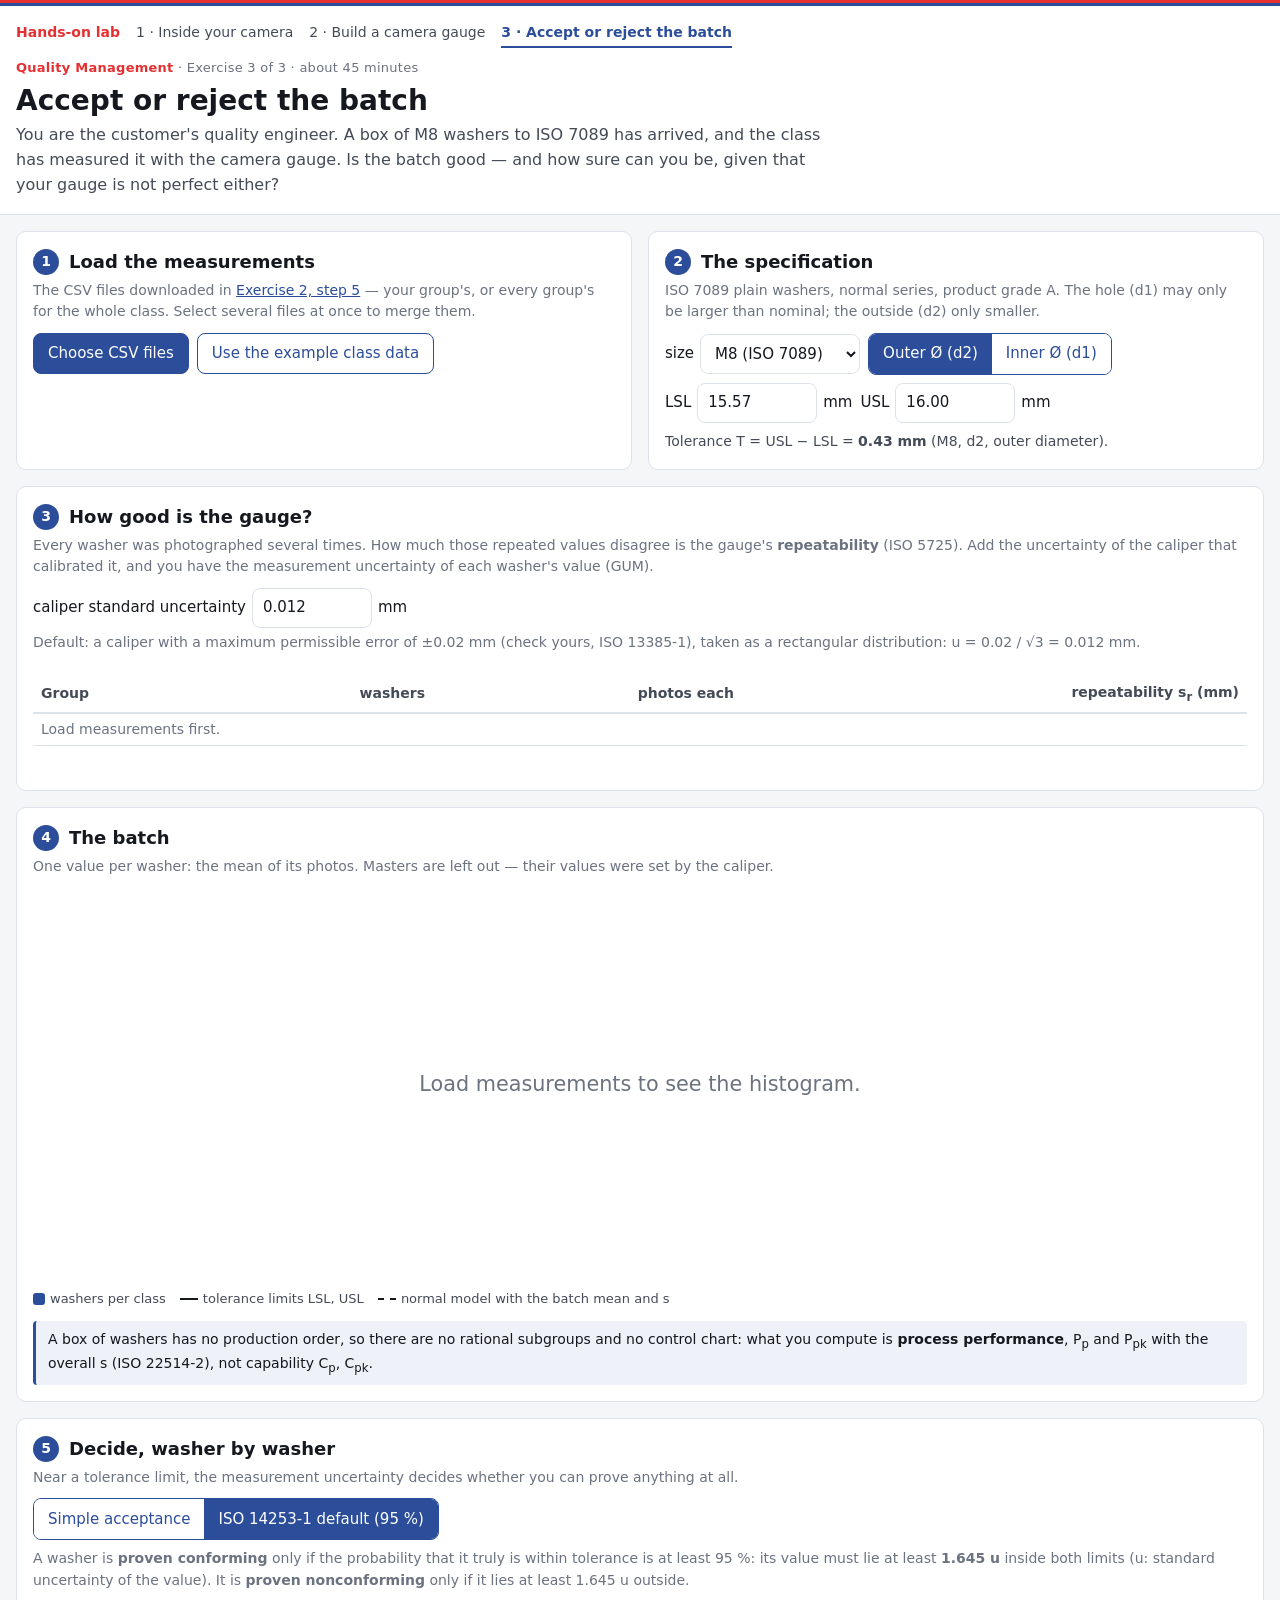
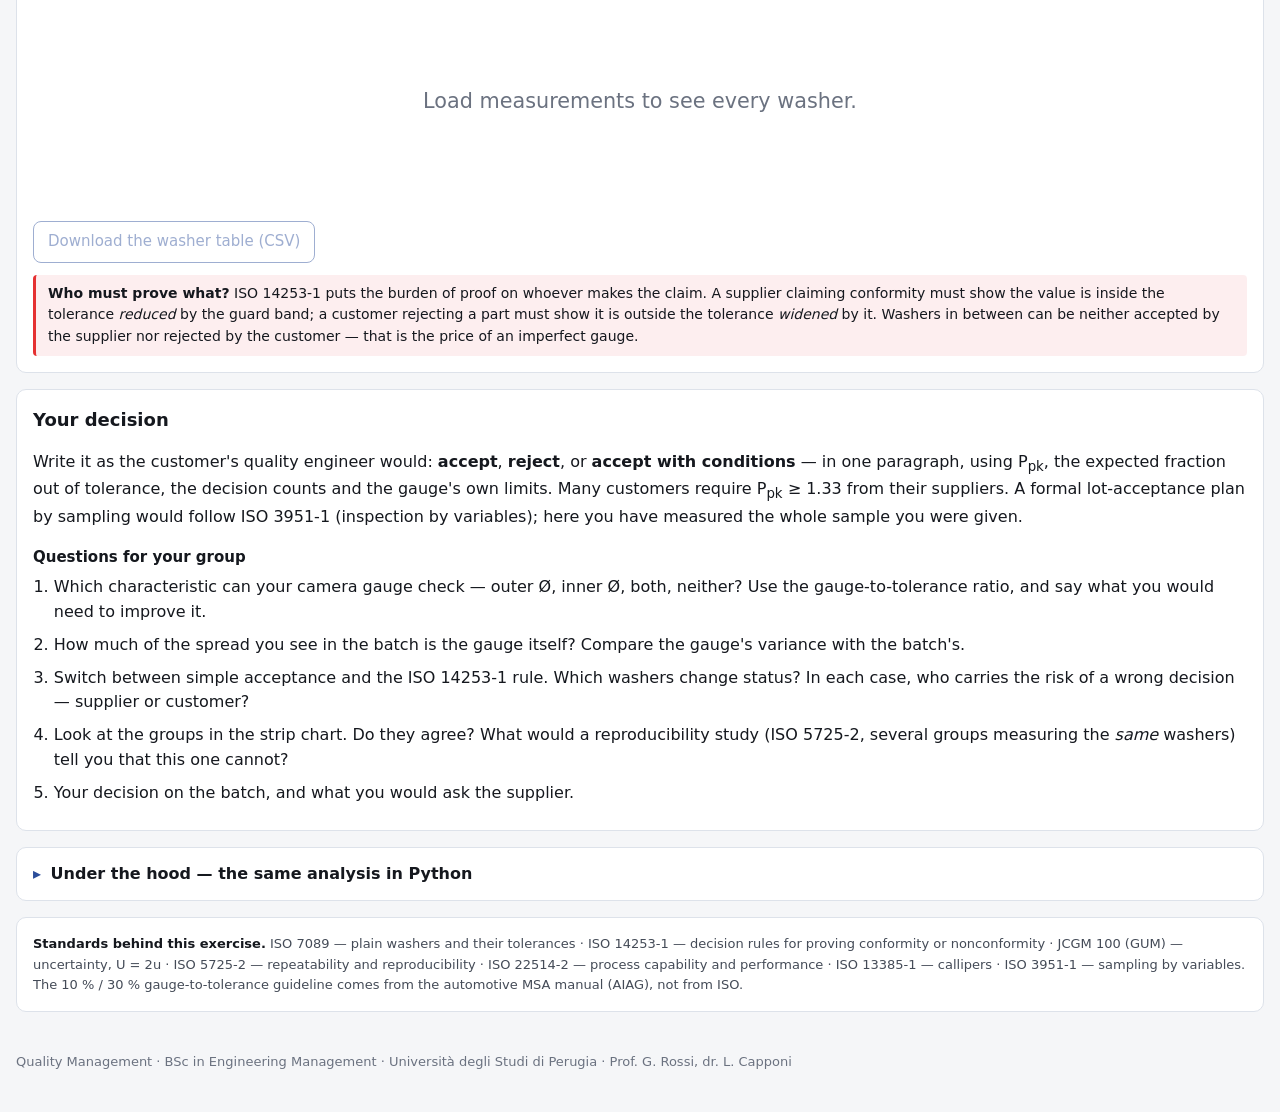
==== commit eb04c5c3: "update hands on" ====
--- a/materials/quality-management/lab/batch.html
+++ b/materials/quality-management/lab/batch.html
@@ -28,7 +28,7 @@
   <div class="two">
     <div class="card">
       <h2><span class="step-n">1</span>Load the measurements</h2>
-      <p class="hint">The CSV files downloaded in Exercise 2 — your group's, or every group's for the whole class. Select several files at once to merge them.</p>
+      <p class="hint">The CSV files downloaded in <a href="gauge.html#step5">Exercise 2, step 5</a> — your group's, or every group's for the whole class. Select several files at once to merge them.</p>
       <div class="row">
         <label class="btn" for="file">Choose CSV files</label>
         <input type="file" id="file" accept=".csv,text/csv" multiple hidden>
--- a/materials/quality-management/lab/lab.css
+++ b/materials/quality-management/lab/lab.css
@@ -158,6 +158,23 @@
 .std { font-size: 13px; color: var(--ink-2); }
 .std b { color: var(--ink); }
 
+/* ---------- links between exercises ---------- */
+.links4 { display: grid; grid-template-columns: repeat(2, minmax(0, 1fr)); gap: 8px; margin-top: 10px; }
+@media (max-width: 760px) { .links4 { grid-template-columns: minmax(0, 1fr); } }
+.links4 a {
+  display: block; border: 1px solid var(--line); border-radius: 8px; padding: 8px 10px;
+  text-decoration: none; color: var(--ink-2); font-size: 14px; background: #fff;
+}
+.links4 a:hover { border-color: var(--blue); background: var(--blue-weak); }
+.links4 a b { color: var(--blue); }
+a.ex1 {
+  display: inline-block; font-size: 12px; font-weight: 600; color: var(--blue); text-decoration: none;
+  border: 1px solid rgba(43, 77, 154, 0.35); border-radius: 999px; padding: 0 8px; white-space: nowrap; line-height: 1.6;
+}
+a.ex1:hover { background: var(--blue-weak); }
+.card[id] { scroll-margin-top: 12px; }
+.card:target { box-shadow: 0 0 0 3px rgba(43, 77, 154, 0.35); }
+
 /* ---------- home page ---------- */
 .ex-grid { display: grid; grid-template-columns: repeat(3, minmax(0, 1fr)); gap: 16px; }
 @media (max-width: 900px) { .ex-grid { grid-template-columns: minmax(0, 1fr); } }
